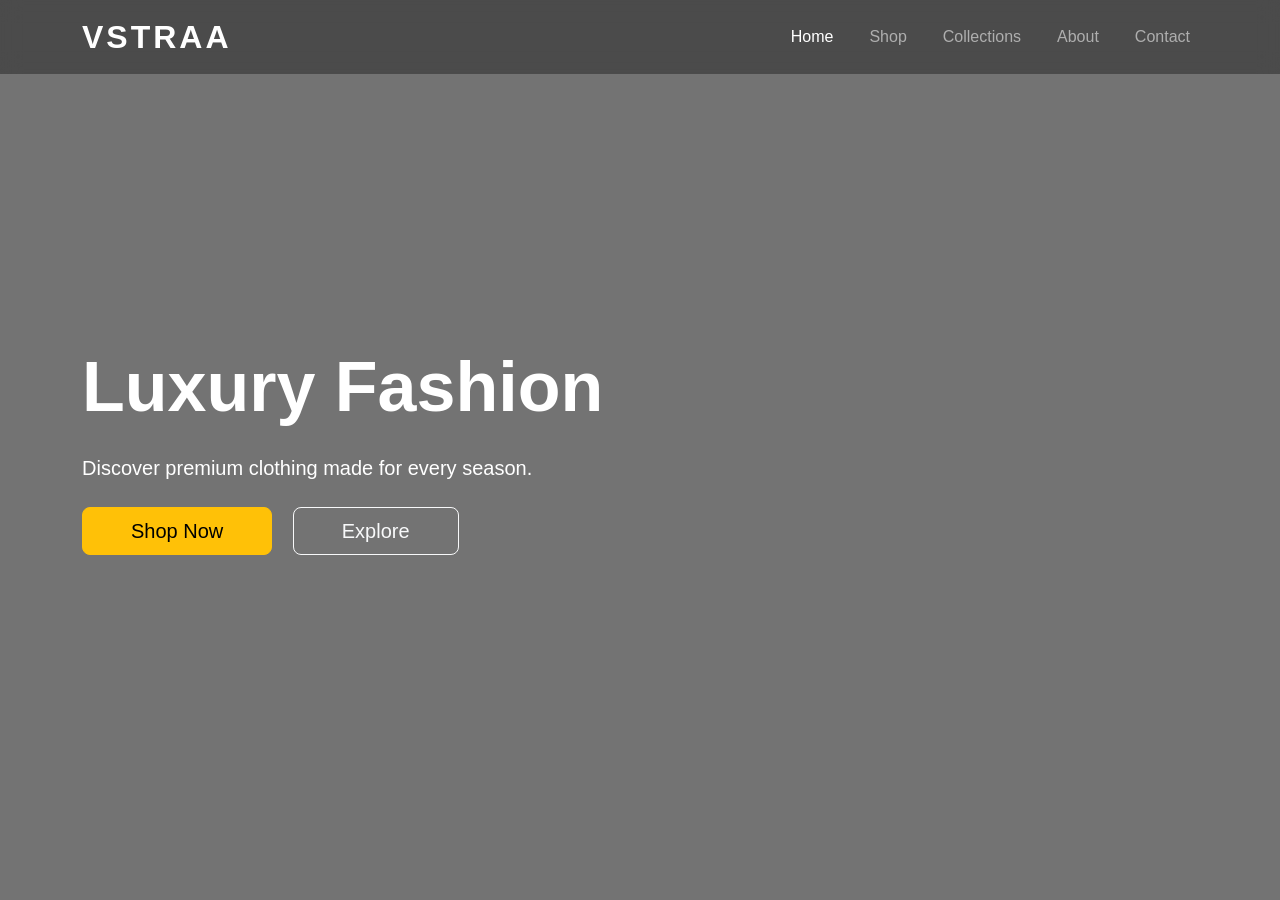
==== index.html @ cfcc203d "vstraa" ====
<!DOCTYPE html>
<html lang="en">

<head>

    <meta charset="UTF-8">
    <meta name="viewport" content="width=device-width, initial-scale=1.0">

    <title>VSTRAA | Fashion Store</title>

    <link rel="stylesheet" href="css/bootstrap.css">
    <link rel="stylesheet" href="css/style.css">

</head>

<body>


    <nav class="navbar navbar-expand-lg navbar-dark fixed-top custom-nav">

        <div class="container">

            <a class="navbar-brand fw-bold fs-2" href="#">
                VSTRAA
            </a>

            <button class="navbar-toggler" type="button">

                <span class="navbar-toggler-icon"></span>

            </button>

            <div class="collapse navbar-collapse justify-content-end">

                <ul class="navbar-nav">

                    <li class="nav-item">
                        <a class="nav-link active" href="#">Home</a>
                    </li>

                    <li class="nav-item">
                        <a class="nav-link" href="#">Shop</a>
                    </li>

                    <li class="nav-item">
                        <a class="nav-link" href="#">Collections</a>
                    </li>

                    <li class="nav-item">
                        <a class="nav-link" href="#">About</a>
                    </li>

                    <li class="nav-item">
                        <a class="nav-link" href="#">Contact</a>
                    </li>

                </ul>

            </div>

        </div>

    </nav>


    <section class="hero">

        <div class="container h-100">

            <div class="row h-100 align-items-center">

                <div class="col-lg-6">

                    <h1 class="display-2 fw-bold">
                        Luxury Fashion
                    </h1>

                    <p class="lead my-4">

                        Discover premium clothing made for every season.

                    </p>

                    <a href="#" class="btn btn-warning btn-lg px-5">
                        Shop Now
                    </a>

                    <a href="#" class="btn btn-outline-light btn-lg ms-3 px-5">
                        Explore
                    </a>

                </div>

            </div>

        </div>

    </section>

</body>

</html>
---- css/style.css ----
*{
margin:0;
padding:0;
box-sizing:border-box;
}

body{

font-family:Arial,sans-serif;

}

/* Navbar */

.custom-nav{

background:rgba(0,0,0,.35);
backdrop-filter:blur(10px);

}

.navbar-brand{

letter-spacing:3px;

}

.nav-link{

margin-left:20px;
font-weight:500;

}

.nav-link:hover{

color:gold !important;

}

/* Hero */

.hero{

height:100vh;

background:url("../assets/hero.avif") no-repeat center center;

background-size:cover;

background-position:center;

position:relative;

color:white;

}

.hero::before{

content:"";

position:absolute;

top:0;
left:0;

width:100%;
height:100%;

background:rgba(0,0,0,.55);

}

.hero .container{

position:relative;
z-index:2;

}

.hero h1{

font-size:70px;

}

.hero p{

max-width:500px;

}
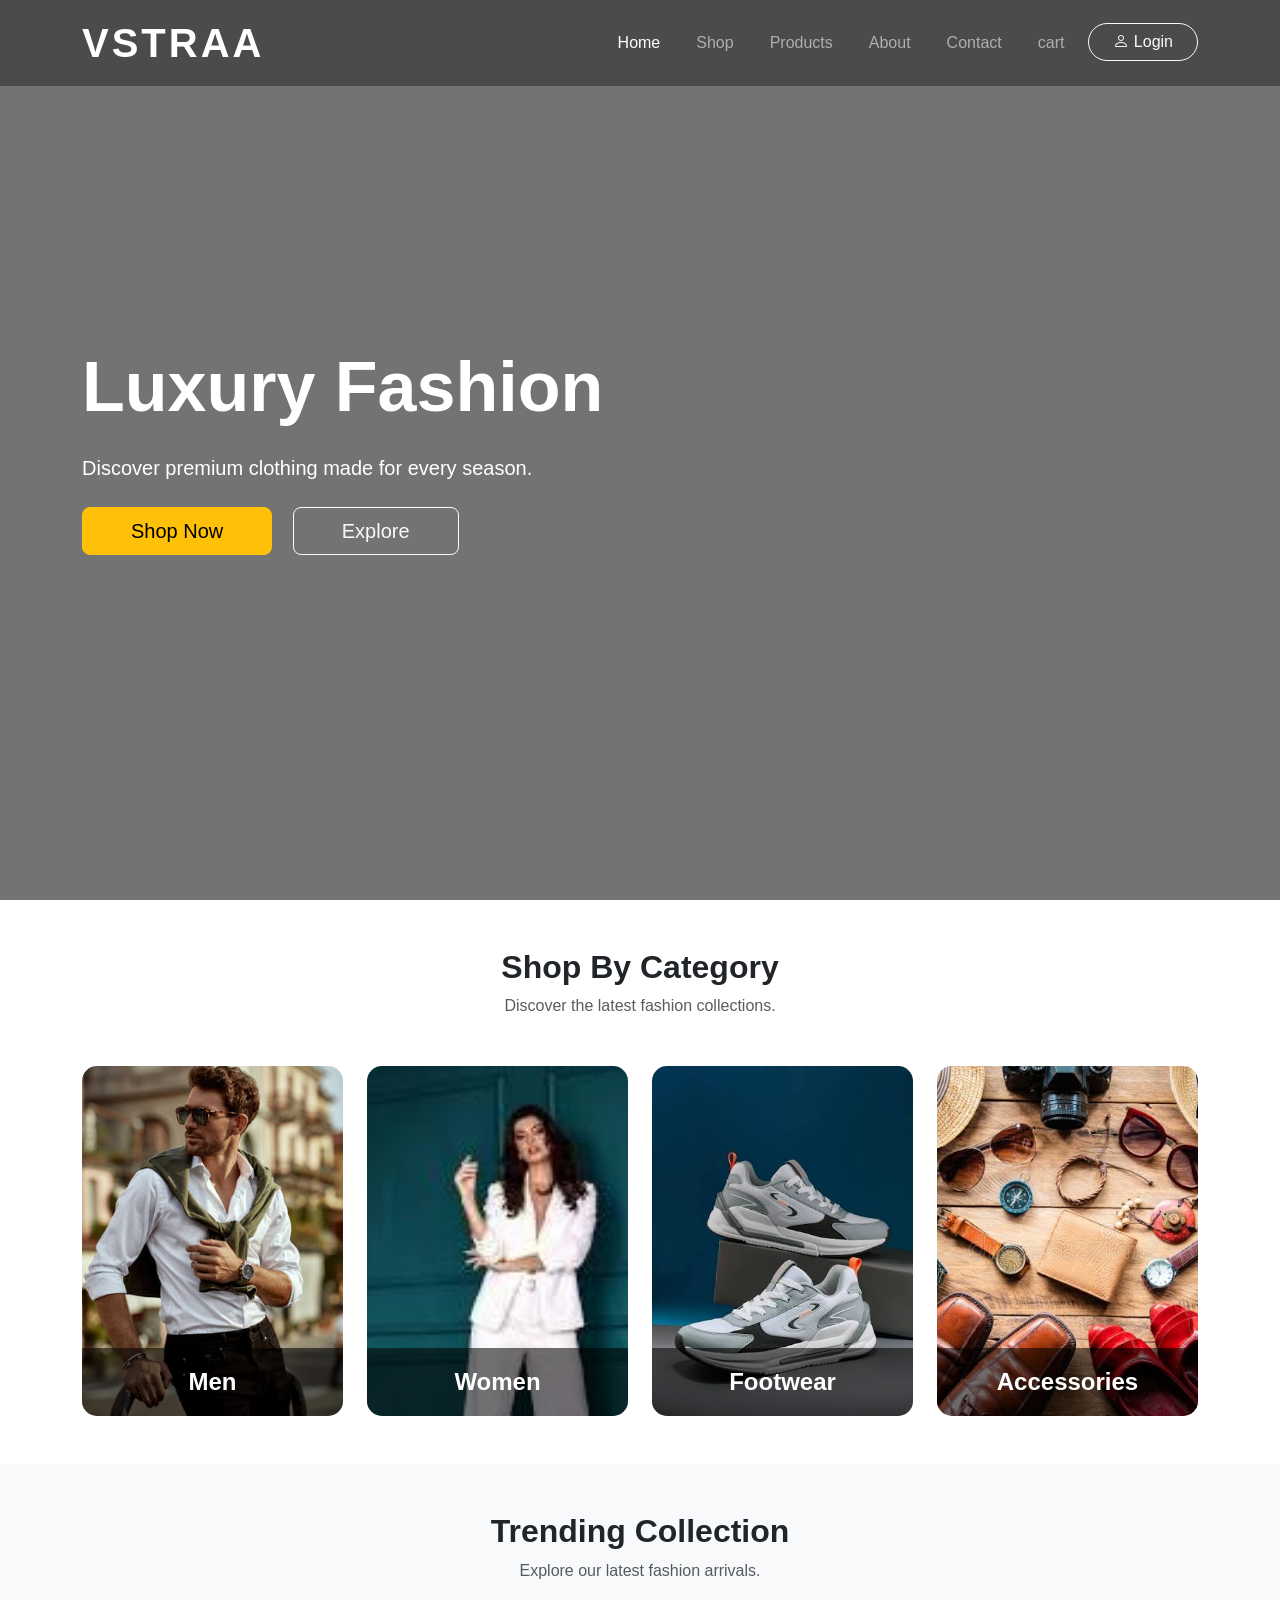
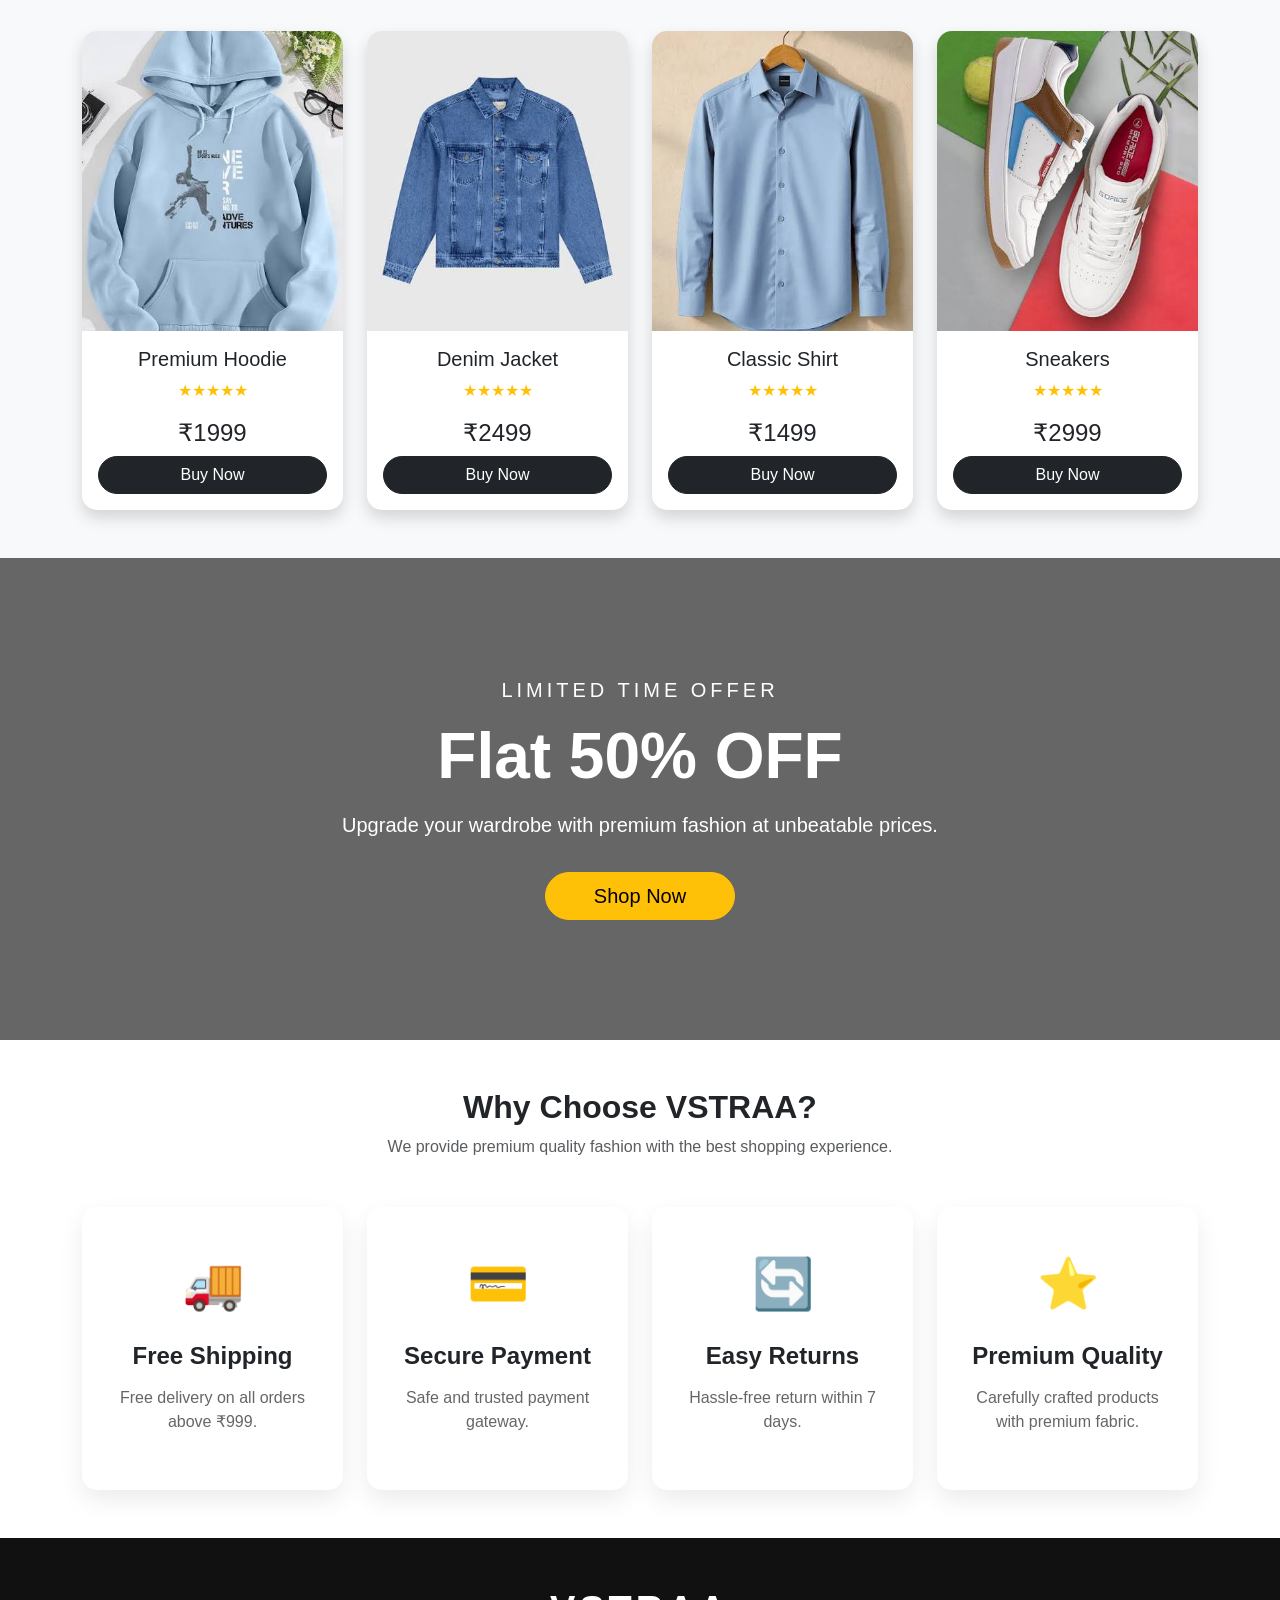
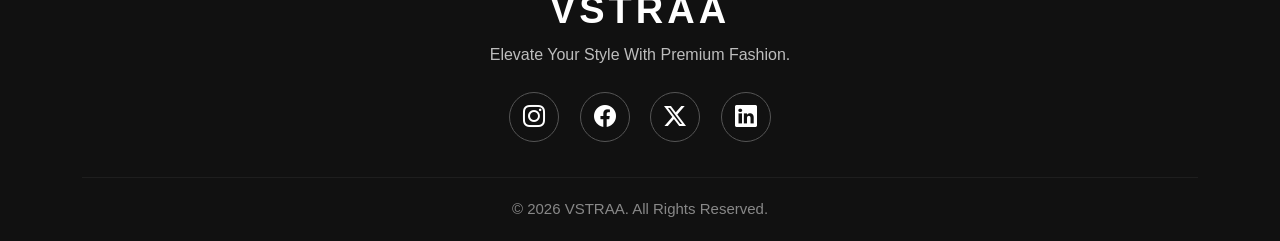
==== commit 2c6f4cf4: "all done" ====
--- a/index.html
+++ b/index.html
@@ -10,6 +10,7 @@
 
     <link rel="stylesheet" href="css/bootstrap.css">
     <link rel="stylesheet" href="css/style.css">
+    <link rel="stylesheet" href="https://cdn.jsdelivr.net/npm/bootstrap-icons@1.13.1/font/bootstrap-icons.min.css">
 
 </head>
 
@@ -20,7 +21,7 @@
 
         <div class="container">
 
-            <a class="navbar-brand fw-bold fs-2" href="#">
+            <a class="navbar-brand fw-bold fs-1" href="#">
                 VSTRAA
             </a>
 
@@ -39,20 +40,38 @@
                     </li>
 
                     <li class="nav-item">
-                        <a class="nav-link" href="#">Shop</a>
+                        <a class="nav-link" href="shop.html">Shop</a>
                     </li>
 
                     <li class="nav-item">
-                        <a class="nav-link" href="#">Collections</a>
+                        <a class="nav-link" href="product.html">Products</a>
                     </li>
 
                     <li class="nav-item">
-                        <a class="nav-link" href="#">About</a>
+                        <a class="nav-link" href="about.html">About</a>
                     </li>
 
                     <li class="nav-item">
-                        <a class="nav-link" href="#">Contact</a>
-                    </li>
+                        <a class="nav-link" href="contact.html">Contact</a>
+
+                    </li>
+
+                    <li class="nav-item">
+                        <a class="nav-link" href="cart.html">cart</a>
+
+                    </li>
+                    <li class="nav-item ms-3">
+
+                        <a class="btn btn-outline-light rounded-pill px-4" href="login.html">
+
+                            <i class="bi bi-person"></i>
+
+                            Login
+
+                        </a>
+
+                    </li>
+
 
                 </ul>
 
@@ -81,7 +100,7 @@
 
                     </p>
 
-                    <a href="#" class="btn btn-warning btn-lg px-5">
+                    <a href="shop.html" class="btn btn-warning btn-lg px-5">
                         Shop Now
                     </a>
 
@@ -97,6 +116,392 @@
 
     </section>
 
+
+    <!--  Featured Categories -->
+
+    <section class="py-5">
+
+        <div class="container">
+
+            <div class="text-center mb-5">
+
+                <h2 class="fw-bold">Shop By Category</h2>
+
+                <p class="text-muted">
+                    Discover the latest fashion collections.
+                </p>
+
+            </div>
+
+            <div class="row g-4">
+
+                <div class="col-lg-3 col-md-6">
+
+                    <div class="category-card">
+
+                        <img src="Assets/men.jpg" class="img-fluid" alt="Men">
+
+                        <div class="category-content">
+
+                            <h4>Men</h4>
+
+                        </div>
+
+                    </div>
+
+                </div>
+
+                <div class="col-lg-3 col-md-6">
+
+                    <div class="category-card">
+
+                        <img src="Assets/women.jpg" class="img-fluid" alt="Women">
+
+                        <div class="category-content">
+
+                            <h4>Women</h4>
+
+                        </div>
+
+                    </div>
+
+                </div>
+
+                <div class="col-lg-3 col-md-6">
+
+                    <div class="category-card">
+
+                        <img src="Assets/shoes.jpg" class="img-fluid" alt="Shoes">
+
+                        <div class="category-content">
+
+                            <h4>Footwear</h4>
+
+                        </div>
+
+                    </div>
+
+                </div>
+
+                <div class="col-lg-3 col-md-6">
+
+                    <div class="category-card">
+
+                        <img src="Assets/accessories.jpg" class="img-fluid" alt="Accessories">
+
+                        <div class="category-content">
+
+                            <h4>Accessories</h4>
+
+                        </div>
+
+                    </div>
+
+                </div>
+
+            </div>
+
+        </div>
+
+    </section>
+
+
+
+    <section class="py-5 bg-light">
+
+        <div class="container">
+
+            <div class="text-center mb-5">
+
+                <h2 class="fw-bold">Trending Collection</h2>
+
+                <p class="text-muted">
+                    Explore our latest fashion arrivals.
+                </p>
+
+            </div>
+
+            <div class="row g-4">
+
+
+
+                <div class="col-lg-3 col-md-6">
+
+                    <div class="card product-card border-0 shadow">
+
+                        <img src="Assets/hood.jpg" class="card-img-top" alt="Product">
+
+                        <div class="card-body text-center">
+
+                            <h5 class="card-title">Premium Hoodie</h5>
+
+                            <p class="text-warning">★★★★★</p>
+
+                            <h4>₹1999</h4>
+
+                            <a href="#" class="btn btn-dark w-100">
+                                Buy Now
+                            </a>
+
+                        </div>
+
+                    </div>
+
+                </div>
+
+
+
+                <div class="col-lg-3 col-md-6">
+
+                    <div class="card product-card border-0 shadow">
+
+                        <img src="Assets/denim.jpg" class="card-img-top" alt="Product">
+
+                        <div class="card-body text-center">
+
+                            <h5 class="card-title">Denim Jacket</h5>
+
+                            <p class="text-warning">★★★★★</p>
+
+                            <h4>₹2499</h4>
+
+                            <a href="#" class="btn btn-dark w-100">
+                                Buy Now
+                            </a>
+
+                        </div>
+
+                    </div>
+
+                </div>
+
+
+
+                <div class="col-lg-3 col-md-6">
+
+                    <div class="card product-card border-0 shadow">
+
+                        <img src="Assets/shirt.jpg" class="card-img-top" alt="Product">
+
+                        <div class="card-body text-center">
+
+                            <h5 class="card-title">Classic Shirt</h5>
+
+                            <p class="text-warning">★★★★★</p>
+
+                            <h4>₹1499</h4>
+
+                            <a href="#" class="btn btn-dark w-100">
+                                Buy Now
+                            </a>
+
+                        </div>
+
+                    </div>
+
+                </div>
+
+
+                <div class="col-lg-3 col-md-6">
+
+                    <div class="card product-card border-0 shadow">
+
+                        <img src="Assets/sneakers.jpg" class="card-img-top" alt="Product">
+
+                        <div class="card-body text-center">
+
+                            <h5 class="card-title">Sneakers</h5>
+
+                            <p class="text-warning">★★★★★</p>
+
+                            <h4>₹2999</h4>
+
+                            <a href="#" class="btn btn-dark w-100">
+                                Buy Now
+                            </a>
+
+                        </div>
+
+                    </div>
+
+                </div>
+
+            </div>
+
+        </div>
+
+    </section>
+
+
+
+    <section class="offer-banner">
+
+        <div class="container">
+
+            <div class="row justify-content-center">
+
+                <div class="col-lg-8 text-center">
+
+                    <h5 class="text-uppercase">Limited Time Offer</h5>
+
+                    <h1 class="display-3 fw-bold my-3">
+                        Flat 50% OFF
+                    </h1>
+
+                    <p class="lead">
+                        Upgrade your wardrobe with premium fashion at unbeatable prices.
+                    </p>
+
+                    <a href="shop.html" class="btn btn-warning btn-lg px-5 mt-3">
+                        Shop Now
+                    </a>
+
+                </div>
+
+            </div>
+
+        </div>
+
+    </section>
+
+
+
+    <section class="py-5">
+
+        <div class="container">
+
+            <div class="text-center mb-5">
+
+                <h2 class="fw-bold">Why Choose VSTRAA?</h2>
+
+                <p class="text-muted">
+                    We provide premium quality fashion with the best shopping experience.
+                </p>
+
+            </div>
+
+            <div class="row g-4">
+
+
+                <div class="col-lg-3 col-md-6">
+
+                    <div class="feature-box">
+
+                        <div class="feature-icon">
+                            🚚
+                        </div>
+
+                        <h4>Free Shipping</h4>
+
+                        <p>
+                            Free delivery on all orders above ₹999.
+                        </p>
+
+                    </div>
+
+                </div>
+
+                <!-- Card 2 -->
+
+                <div class="col-lg-3 col-md-6">
+
+                    <div class="feature-box">
+
+                        <div class="feature-icon">
+                            💳
+                        </div>
+
+                        <h4>Secure Payment</h4>
+
+                        <p>
+                            Safe and trusted payment gateway.
+                        </p>
+
+                    </div>
+
+                </div>
+
+                <!-- Card 3 -->
+
+                <div class="col-lg-3 col-md-6">
+
+                    <div class="feature-box">
+
+                        <div class="feature-icon">
+                            🔄
+                        </div>
+
+                        <h4>Easy Returns</h4>
+
+                        <p>
+                            Hassle-free return within 7 days.
+                        </p>
+
+                    </div>
+
+                </div>
+
+                <!-- Card 4 -->
+
+                <div class="col-lg-3 col-md-6">
+
+                    <div class="feature-box">
+
+                        <div class="feature-icon">
+                            ⭐
+                        </div>
+
+                        <h4>Premium Quality</h4>
+
+                        <p>
+                            Carefully crafted products with premium fabric.
+                        </p>
+
+                    </div>
+
+                </div>
+
+            </div>
+
+        </div>
+
+    </section>
+
+
+
+
+    <footer class="footer">
+
+        <div class="container text-center">
+
+            <h2 class="footer-logo">VSTRAA</h2>
+
+            <p class="footer-text">
+                Elevate Your Style With Premium Fashion.
+            </p>
+
+            <div class="social-icons">
+
+                <a href="#"><i class="bi bi-instagram"></i></a>
+
+                <a href="#"><i class="bi bi-facebook"></i></a>
+
+                <a href="#"><i class="bi bi-twitter-x"></i></a>
+
+                <a href="#"><i class="bi bi-linkedin"></i></a>
+
+            </div>
+
+            <hr>
+
+            <p class="copyright">
+                © 2026 VSTRAA. All Rights Reserved.
+            </p>
+
+        </div>
+
+    </footer>
+
 </body>
 
 </html>
--- a/css/style.css
+++ b/css/style.css
@@ -89,4 +89,635 @@
 
 max-width:500px;
 
+}
+.category-card{
+
+    position:relative;
+
+    overflow:hidden;
+
+    border-radius:15px;
+
+    cursor:pointer;
+
+}
+
+.category-card img{
+
+    width:100%;
+
+    height:350px;
+
+    object-fit:cover;
+
+    transition:.5s;
+
+}
+
+.category-card:hover img{
+
+    transform:scale(1.1);
+
+}
+
+.category-content{
+
+    position:absolute;
+
+    bottom:0;
+
+    width:100%;
+
+    background:rgba(0,0,0,.55);
+
+    color:white;
+
+    text-align:center;
+
+    padding:20px;
+
+}
+
+.category-content h4{
+
+    margin:0;
+
+    font-weight:bold;
+
+}
+
+/* Trending Products */
+
+.product-card{
+
+    transition:.4s;
+
+    border-radius:15px;
+
+    overflow:hidden;
+
+}
+
+.product-card:hover{
+
+    transform:translateY(+10px);
+
+}
+
+.product-card img{
+
+    height:320px;
+
+    object-fit:cover;
+
+}
+
+.product-card .btn{
+
+    border-radius:30px;
+
+}
+
+
+.offer-banner{
+
+    background:url("../assets/discount.jpg") no-repeat center center;
+
+    background-size:cover;
+
+    background-position:center;
+
+    background-attachment:fixed;
+
+    padding:120px 0;
+
+    position:relative;
+
+    color:white;
+
+}
+
+.offer-banner::before{
+
+    content:"";
+
+    position:absolute;
+
+    top:0;
+
+    left:0;
+
+    width:100%;
+
+    height:100%;
+
+    background:rgba(0,0,0,.60);
+
+}
+
+.offer-banner .container{
+
+    position:relative;
+
+    z-index:2;
+
+}
+
+.offer-banner h5{
+
+    letter-spacing:4px;
+
+}
+
+.offer-banner .btn{
+
+    border-radius:30px;
+
+}
+
+
+
+.feature-box{
+
+    background:white;
+
+    padding:40px 25px;
+
+    text-align:center;
+
+    border-radius:15px;
+
+    box-shadow:0 10px 25px rgba(0,0,0,.08);
+
+    transition:.4s;
+
+}
+
+.feature-box:hover{
+
+    transform:translateY(-10px);
+
+}
+
+.feature-icon{
+
+    font-size:50px;
+
+    margin-bottom:20px;
+
+}
+
+.feature-box h4{
+
+    font-weight:bold;
+
+    margin-bottom:15px;
+
+}
+
+.feature-box p{
+
+    color:#666;
+
+}
+
+
+/*================= FOOTER =================*/
+
+.footer{
+
+    background:#111;
+
+    color:#fff;
+
+    padding:50px 0 20px;
+
+}
+
+.footer-logo{
+
+    font-size:38px;
+
+    font-weight:700;
+
+    letter-spacing:4px;
+
+    margin-bottom:10px;
+
+}
+
+.footer-text{
+
+    color:#bdbdbd;
+
+    margin-bottom:25px;
+
+}
+
+.social-icons a{
+
+    display:inline-flex;
+
+    justify-content:center;
+
+    align-items:center;
+
+    width:50px;
+
+    height:50px;
+
+    margin:0 8px;
+
+    border:1px solid #555;
+
+    border-radius:50%;
+
+    color:#fff;
+
+    text-decoration:none;
+
+    font-size:22px;
+
+    transition:.3s;
+
+}
+
+.social-icons a:hover{
+
+    background:#ffc107;
+
+    color:#111;
+
+    border-color:#ffc107;
+
+}
+
+.footer hr{
+
+    margin:35px 0 20px;
+
+    border-color:#444;
+
+}
+
+.copyright{
+
+    color:#888;
+
+    margin:0;
+
+    font-size:15px;
+
+}
+
+
+/*SHOP BANNER */
+
+.shop-banner{
+
+    background:url("../Assets/shop.jpg");
+
+    background-size:cover;
+
+    background-position:center;
+
+    padding:130px 0;
+
+    position:relative;
+
+    color:white;
+
+}
+
+.shop-banner::before{
+
+    content:"";
+
+    position:absolute;
+
+    top:0;
+
+    left:0;
+
+    width:100%;
+
+    height:100%;
+
+    background:rgba(0,0,0,.60);
+
+}
+
+.shop-banner .container{
+
+    position:relative;
+
+    z-index:2;
+
+}
+
+
+/*================ SHOP PAGE ================*/
+
+.shop-sidebar{
+
+    background:#fff;
+
+    padding:25px;
+
+    border-radius:10px;
+
+    box-shadow:0 5px 15px rgba(0,0,0,.08);
+
+}
+
+.shop-sidebar .list-group-item{
+
+    border:none;
+
+    margin-bottom:8px;
+
+    border-radius:8px;
+
+}
+
+.shop-sidebar .active{
+
+    background:#111;
+
+    border:none;
+
+}
+
+.product-card{
+
+    transition:.4s;
+
+    border:none;
+
+}
+
+.product-card:hover{
+
+    transform:translateY(-10px);
+
+}
+
+.product-card img{
+
+    height:320px;
+
+    object-fit:cover;
+
+}
+
+.product-card .btn{
+
+    border-radius:25px;
+
+}
+
+
+/* PAGINATION */
+
+.pagination .page-link{
+
+    color:#111;
+
+    border-radius:8px;
+
+    margin:0 5px;
+
+}
+
+.pagination .active .page-link{
+
+    background:#111;
+
+    border-color:#111;
+
+}
+
+
+/* PRODUCT PAGE */
+
+.product-section{
+
+margin-top:90px;
+
+}
+
+.product-section img{
+
+border-radius:15px;
+
+}
+
+.product-section button{
+
+margin-right:10px;
+
+}
+
+.product-section .btn{
+
+border-radius:30px;
+
+}
+
+
+.product-card{
+
+    border:none;
+
+    border-radius:15px;
+
+    overflow:hidden;
+
+    transition:.4s;
+
+}
+
+.product-card:hover{
+
+    transform:translateY(-10px);
+
+}
+
+.product-card img{
+
+    height:300px;
+
+    object-fit:cover;
+
+}
+
+.product-card .btn{
+
+    border-radius:25px;
+
+}
+
+
+/*================ CART PAGE ================*/
+
+.cart-section{
+
+    margin-top:100px;
+
+}
+
+.cart-img{
+
+    width:90px;
+
+    height:90px;
+
+    object-fit:cover;
+
+    border-radius:10px;
+
+}
+
+.cart-summary{
+
+    background:#fff;
+
+    padding:30px;
+
+    border-radius:15px;
+
+    box-shadow:0 5px 20px rgba(0,0,0,.1);
+
+}
+
+.cart-summary .btn{
+
+    border-radius:30px;
+
+}
+
+/*=============== ABOUT PAGE ===============*/
+
+.about-banner{
+
+    background:url("../images/about-banner.jpg");
+
+    background-size:cover;
+
+    background-position:center;
+
+    padding:140px 0;
+
+    color:white;
+
+    position:relative;
+
+}
+
+.about-banner::before{
+
+    content:"";
+
+    position:absolute;
+
+    inset:0;
+
+    background:rgba(0,0,0,.55);
+
+}
+
+.about-banner .container{
+
+    position:relative;
+
+    z-index:2;
+
+}
+
+.about-section{
+
+    margin-top:30px;
+
+}
+
+.about-section img{
+
+    border-radius:15px;
+
+}
+
+.about-section p{
+
+    line-height:1.8;
+
+    color:#666;
+
+}
+
+.navbar .btn{
+
+    transition:.3s;
+
+}
+
+.navbar .btn:hover{
+
+    background:#ffc107;
+
+    color:#111;
+
+    border-color:#ffc107;
+
+}
+
+/*================ LOGIN & REGISTER ================*/
+
+.login-section{
+
+    margin-top:100px;
+
+    padding:80px 0;
+
+    background:#f8f9fa;
+
+}
+
+.login-box{
+
+    background:#fff;
+
+    padding:40px;
+
+    border-radius:15px;
+
+    box-shadow:0 10px 25px rgba(0,0,0,.1);
+
+}
+
+.login-box h2{
+
+    margin-bottom:30px;
+
+}
+
+.login-box .form-control{
+
+    height:50px;
+
+    border-radius:10px;
+
+}
+
+.login-box .btn{
+
+    border-radius:30px;
+
+    height:50px;
+
+}
+
+.login-box a{
+
+    text-decoration:none;
+
 }
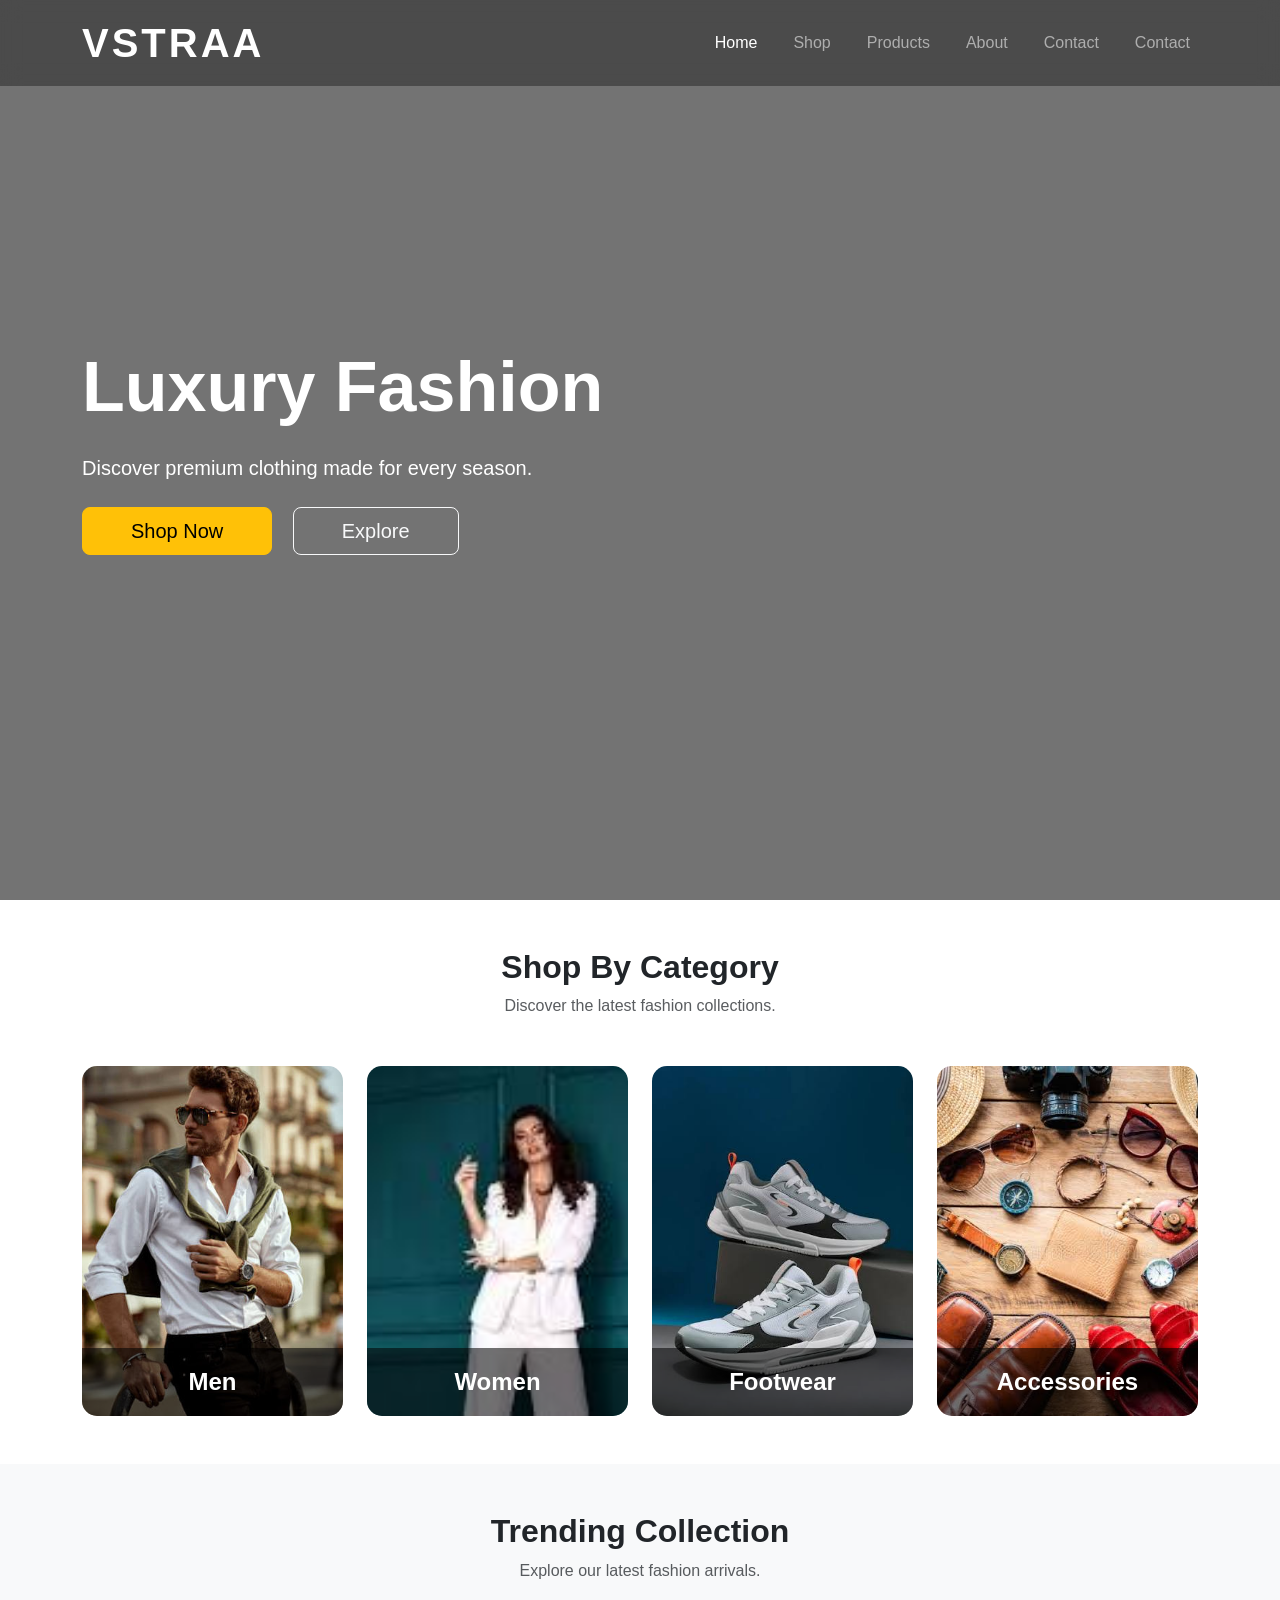
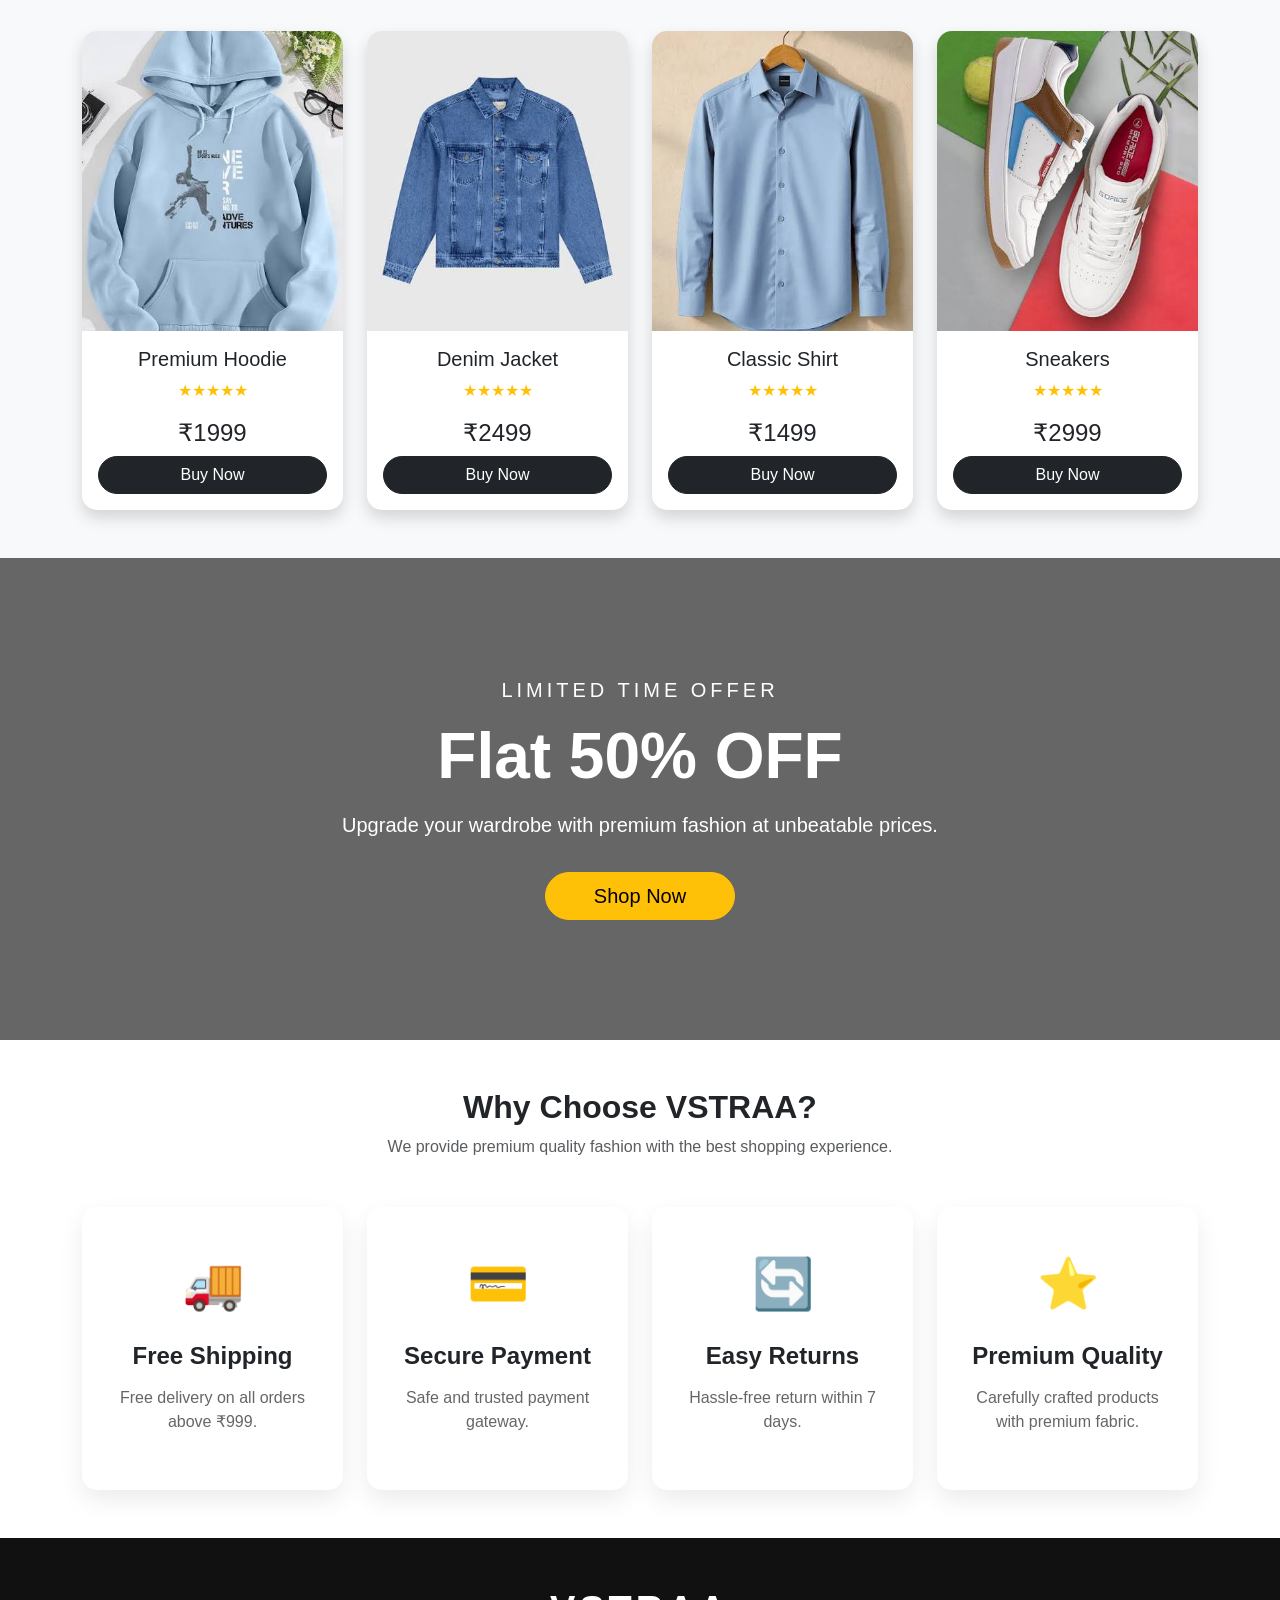
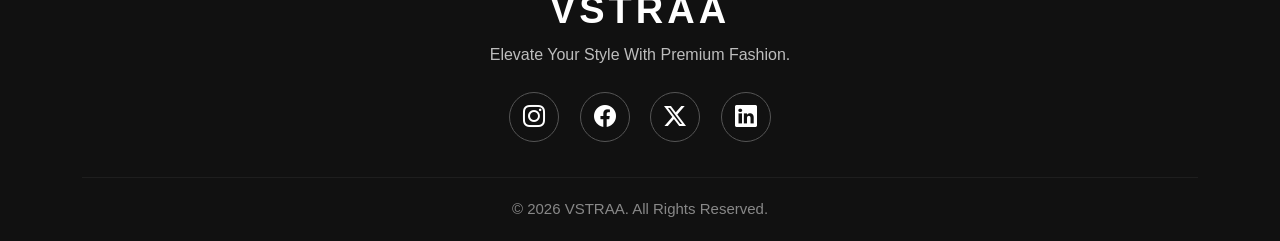
==== commit 9b80c380: "Merge branch 'main' of https://github.com/yadavabhay2609-ctrl/VSTRAA" ====
--- a/index.html
+++ b/index.html
@@ -57,19 +57,7 @@
                     </li>
 
                     <li class="nav-item">
-                        <a class="nav-link" href="cart.html">cart</a>
-
-                    </li>
-                    <li class="nav-item ms-3">
-
-                        <a class="btn btn-outline-light rounded-pill px-4" href="login.html">
-
-                            <i class="bi bi-person"></i>
-
-                            Login
-
-                        </a>
-
+                        <a class="nav-link" href="#">Contact</a>
                     </li>
 
 
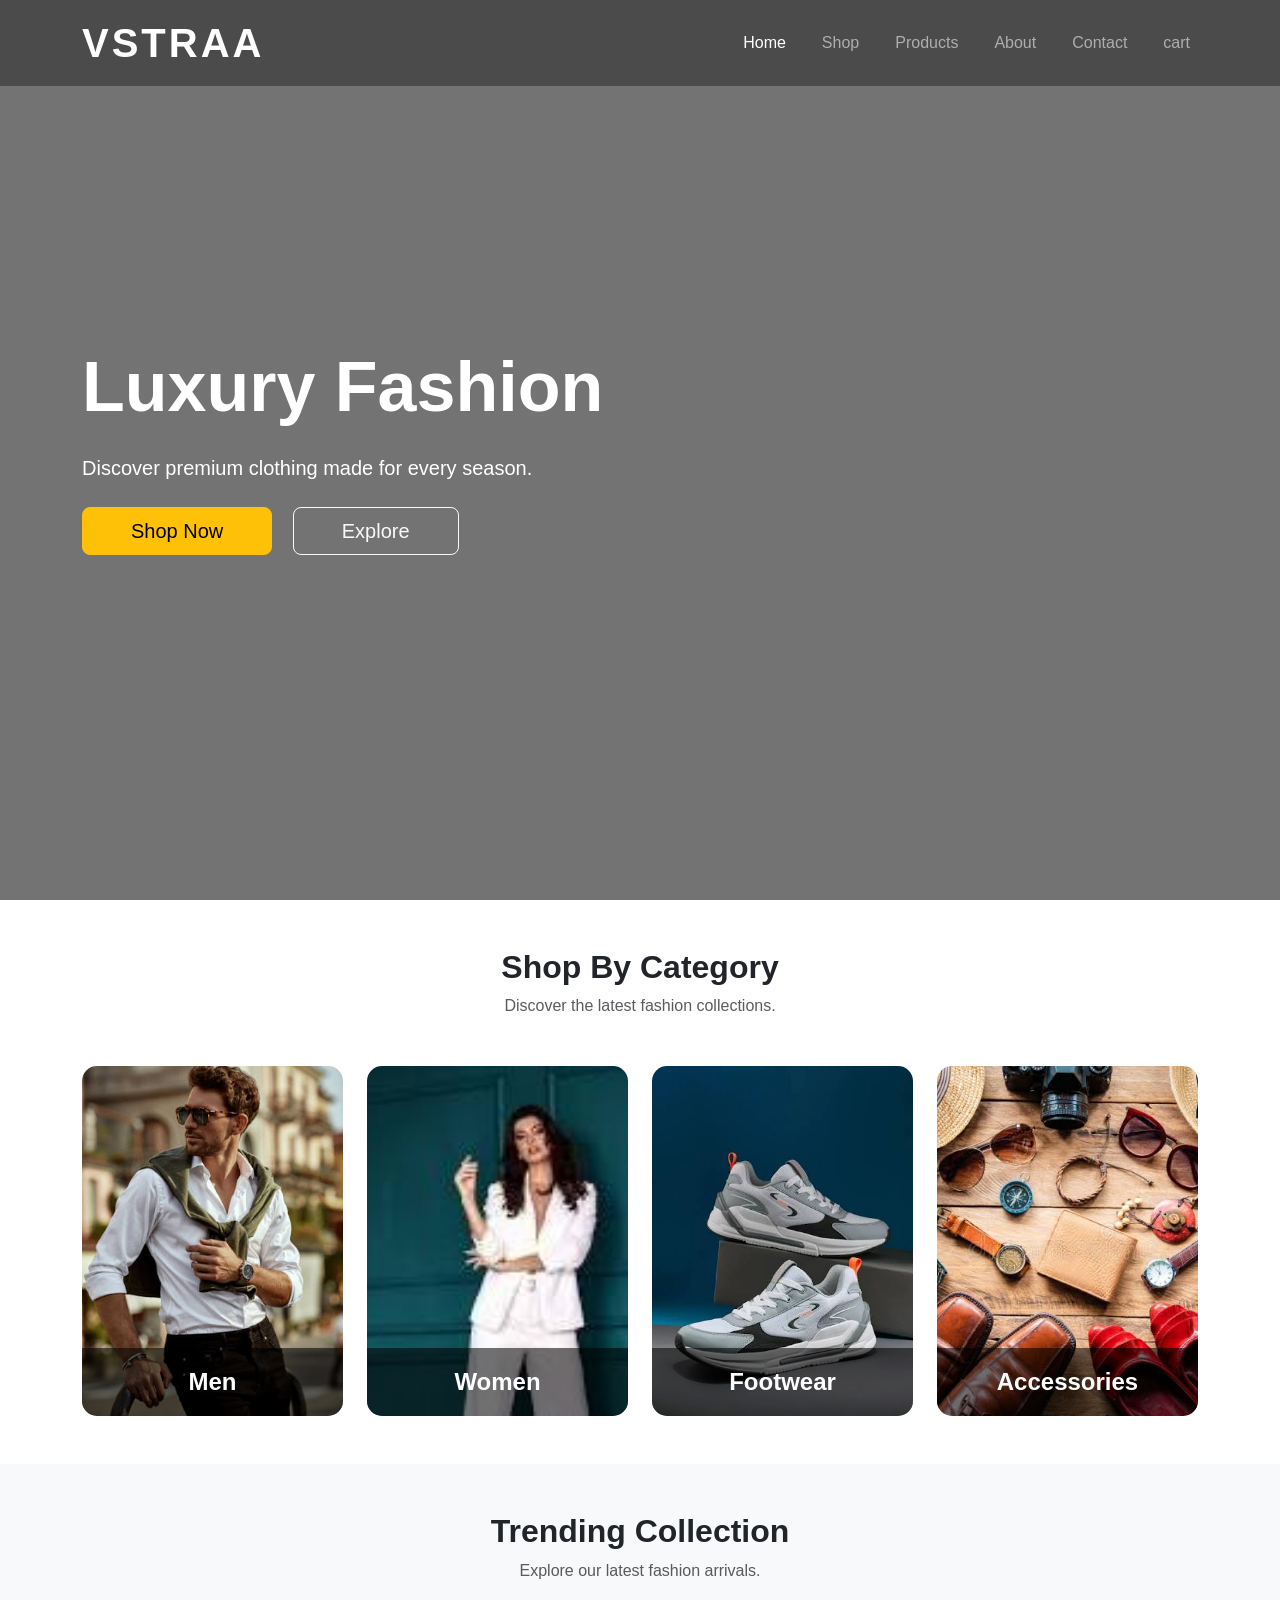
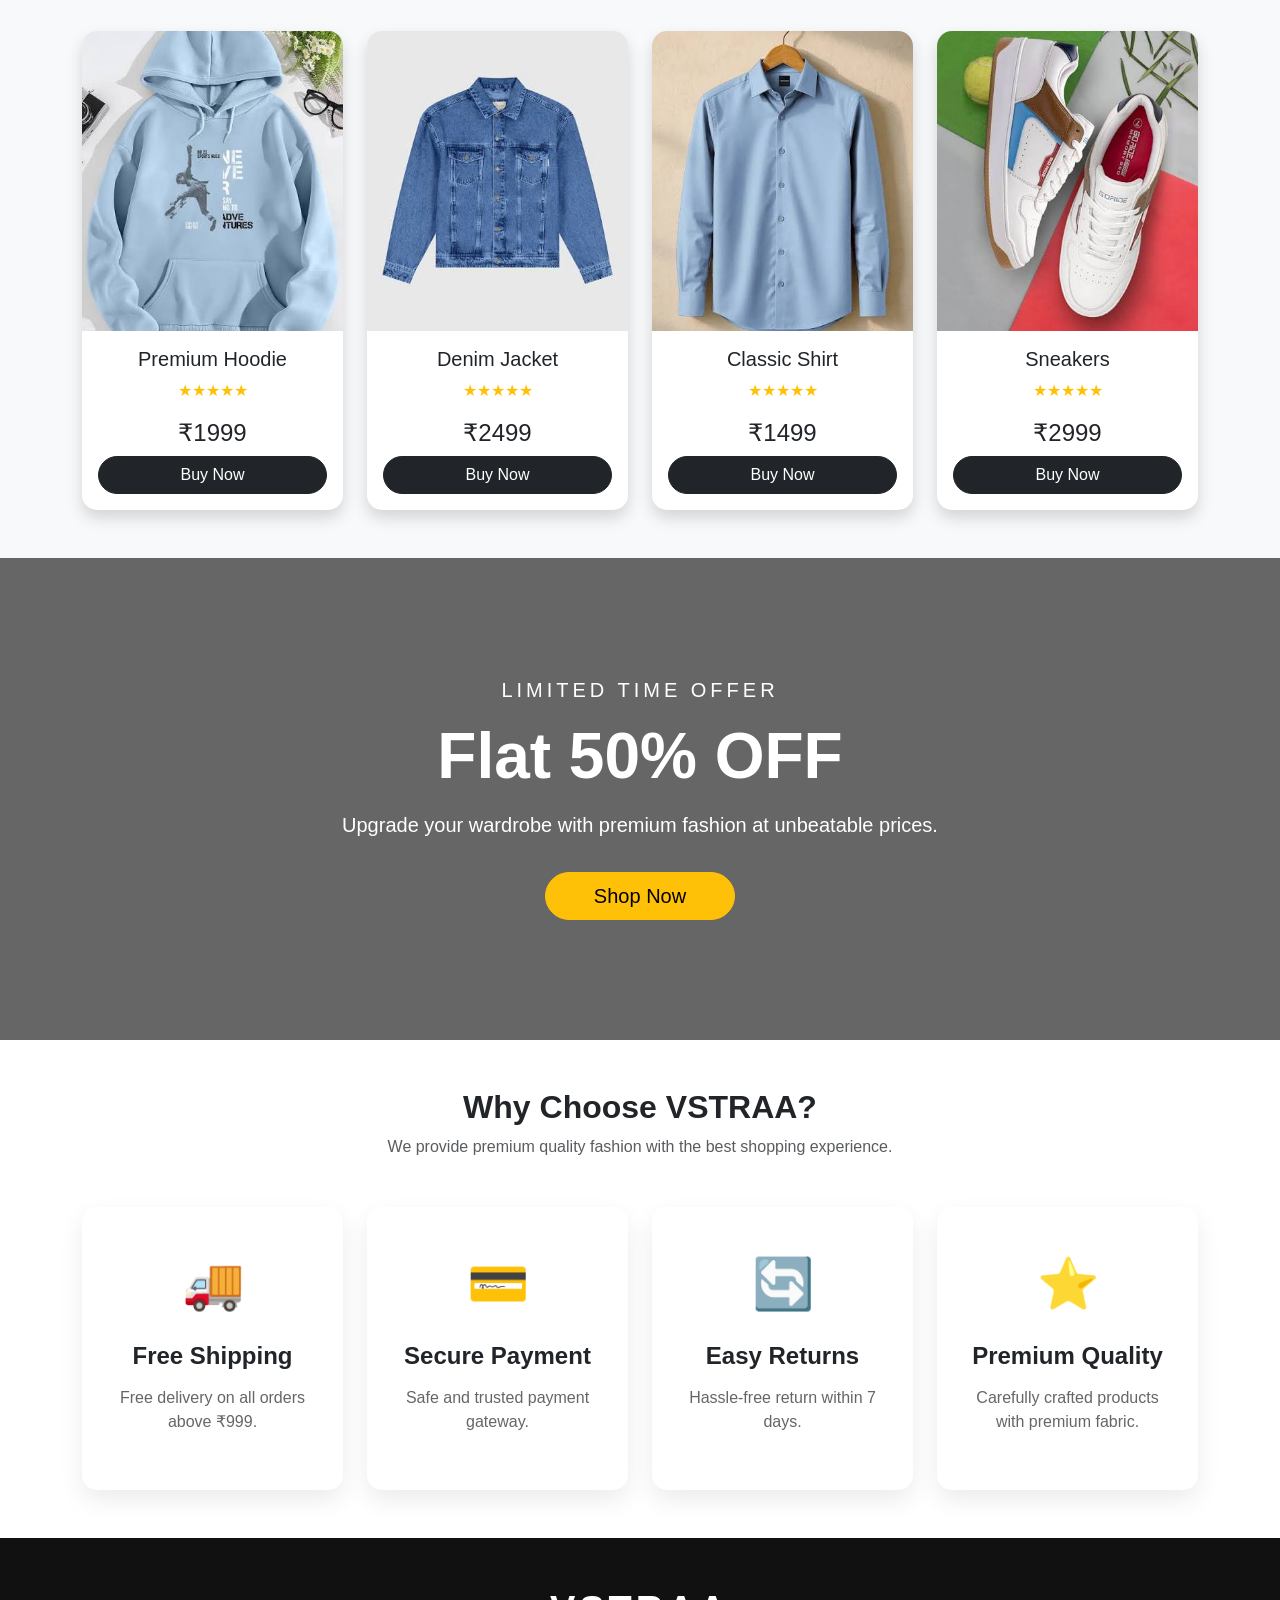
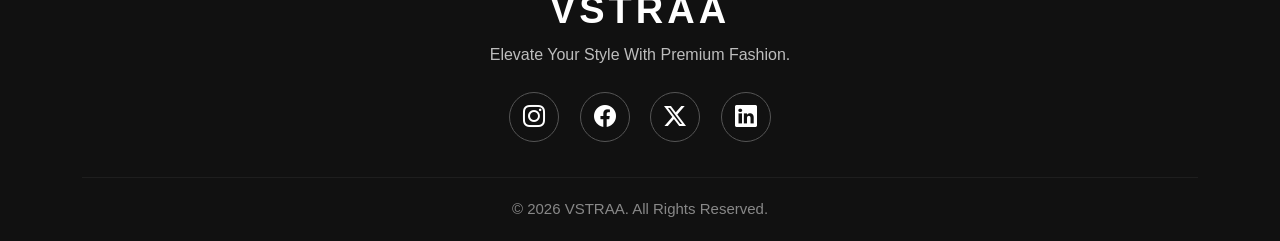
==== commit 56c793bd: "Update navigation links in index.html" ====
--- a/index.html
+++ b/index.html
@@ -36,7 +36,7 @@
                 <ul class="navbar-nav">
 
                     <li class="nav-item">
-                        <a class="nav-link active" href="#">Home</a>
+                        <a class="nav-link active" href="index.html">Home</a>
                     </li>
 
                     <li class="nav-item">
@@ -57,7 +57,7 @@
                     </li>
 
                     <li class="nav-item">
-                        <a class="nav-link" href="#">Contact</a>
+                        <a class="nav-link" href="cart.html">cart</a>
                     </li>
 
 
@@ -492,4 +492,4 @@
 
 </body>
 
-</html>+</html>
--- a/css/style.css
+++ b/css/style.css
@@ -720,4 +720,4 @@
 
     text-decoration:none;
 
-}+}
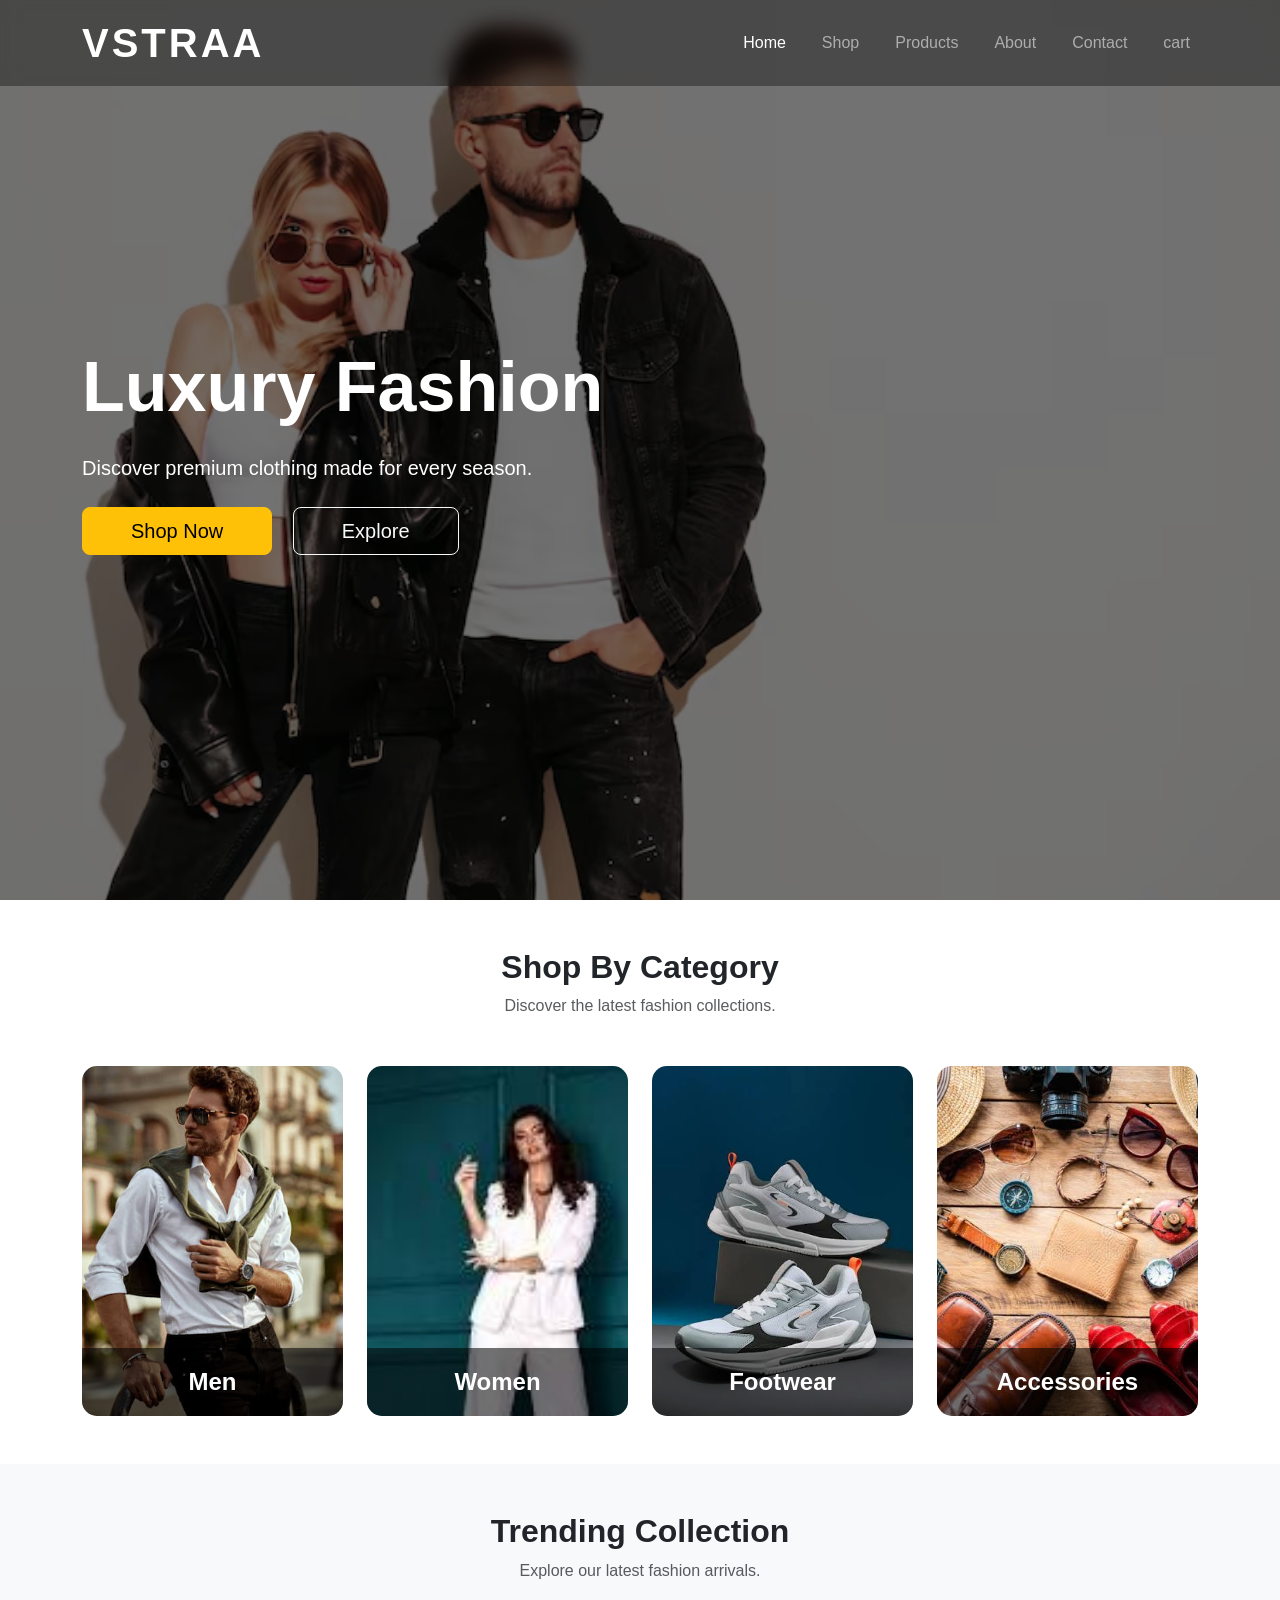
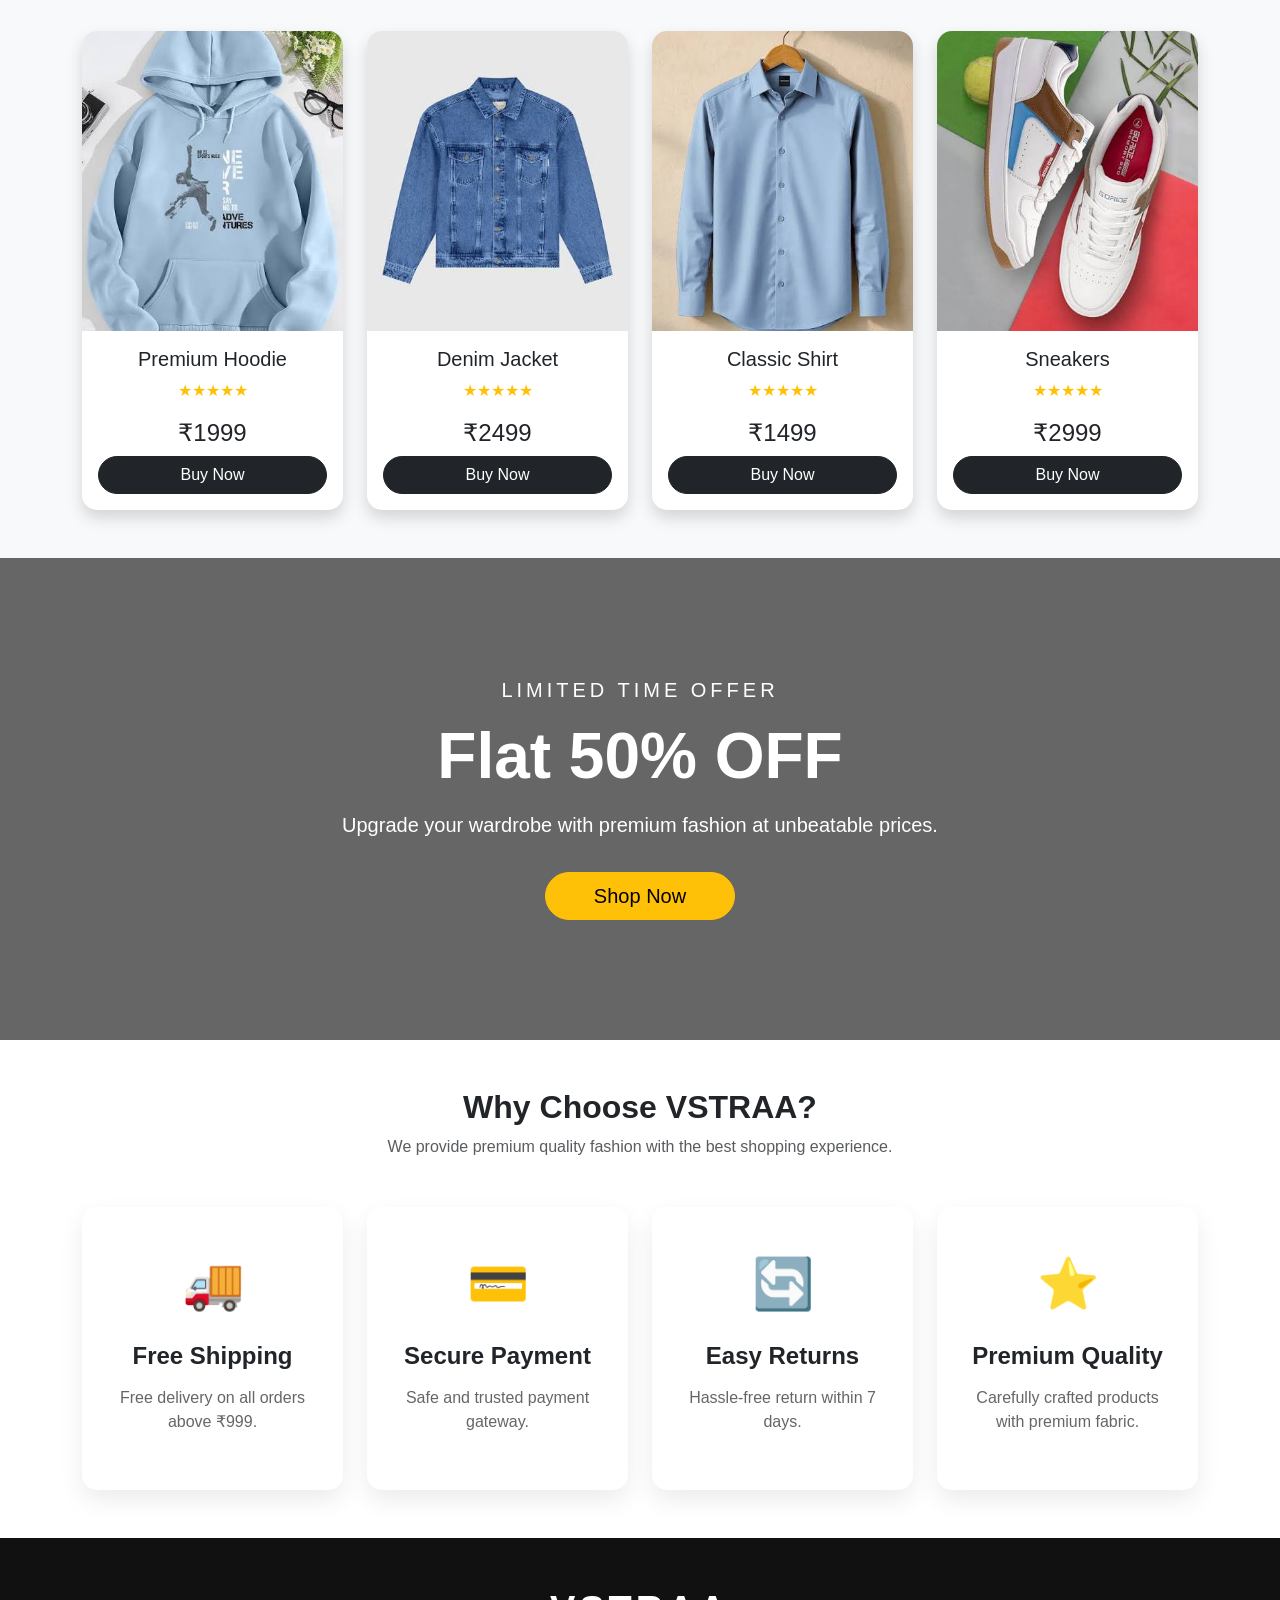
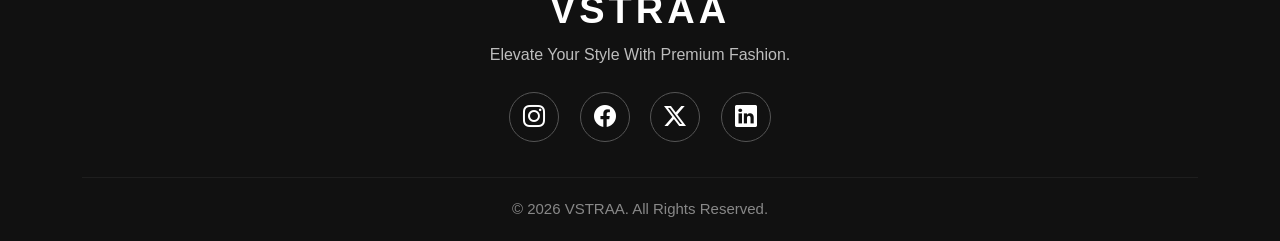
==== commit f5e55dc1: "Update 'Buy Now' links to point to cart.html" ====
--- a/index.html
+++ b/index.html
@@ -227,6 +227,83 @@
 
                             <h4>₹1999</h4>
 
+                            <a href="cart.html" class="btn btn-dark w-100">
+                                Buy Now
+                            </a>
+
+                        </div>
+
+                    </div>
+
+                </div>
+
+
+
+                <div class="col-lg-3 col-md-6">
+
+                    <div class="card product-card border-0 shadow">
+
+                        <img src="Assets/denim.jpg" class="card-img-top" alt="Product">
+
+                        <div class="card-body text-center">
+
+                            <h5 class="card-title">Denim Jacket</h5>
+
+                            <p class="text-warning">★★★★★</p>
+
+                            <h4>₹2499</h4>
+
+                            <a href="cart.html" class="btn btn-dark w-100">
+                                Buy Now
+                            </a>
+
+                        </div>
+
+                    </div>
+
+                </div>
+
+
+
+                <div class="col-lg-3 col-md-6">
+
+                    <div class="card product-card border-0 shadow">
+
+                        <img src="Assets/shirt.jpg" class="card-img-top" alt="Product">
+
+                        <div class="card-body text-center">
+
+                            <h5 class="card-title">Classic Shirt</h5>
+
+                            <p class="text-warning">★★★★★</p>
+
+                            <h4>₹1499</h4>
+
+                            <a href="cart.html" class="btn btn-dark w-100">
+                                Buy Now
+                            </a>
+
+                        </div>
+
+                    </div>
+
+                </div>
+
+
+                <div class="col-lg-3 col-md-6">
+
+                    <div class="card product-card border-0 shadow">
+
+                        <img src="Assets/sneakers.jpg" class="card-img-top" alt="Product">
+
+                        <div class="card-body text-center">
+
+                            <h5 class="card-title">Sneakers</h5>
+
+                            <p class="text-warning">★★★★★</p>
+
+                            <h4>₹2999</h4>
+
                             <a href="#" class="btn btn-dark w-100">
                                 Buy Now
                             </a>
@@ -237,83 +314,6 @@
 
                 </div>
 
-
-
-                <div class="col-lg-3 col-md-6">
-
-                    <div class="card product-card border-0 shadow">
-
-                        <img src="Assets/denim.jpg" class="card-img-top" alt="Product">
-
-                        <div class="card-body text-center">
-
-                            <h5 class="card-title">Denim Jacket</h5>
-
-                            <p class="text-warning">★★★★★</p>
-
-                            <h4>₹2499</h4>
-
-                            <a href="#" class="btn btn-dark w-100">
-                                Buy Now
-                            </a>
-
-                        </div>
-
-                    </div>
-
-                </div>
-
-
-
-                <div class="col-lg-3 col-md-6">
-
-                    <div class="card product-card border-0 shadow">
-
-                        <img src="Assets/shirt.jpg" class="card-img-top" alt="Product">
-
-                        <div class="card-body text-center">
-
-                            <h5 class="card-title">Classic Shirt</h5>
-
-                            <p class="text-warning">★★★★★</p>
-
-                            <h4>₹1499</h4>
-
-                            <a href="#" class="btn btn-dark w-100">
-                                Buy Now
-                            </a>
-
-                        </div>
-
-                    </div>
-
-                </div>
-
-
-                <div class="col-lg-3 col-md-6">
-
-                    <div class="card product-card border-0 shadow">
-
-                        <img src="Assets/sneakers.jpg" class="card-img-top" alt="Product">
-
-                        <div class="card-body text-center">
-
-                            <h5 class="card-title">Sneakers</h5>
-
-                            <p class="text-warning">★★★★★</p>
-
-                            <h4>₹2999</h4>
-
-                            <a href="#" class="btn btn-dark w-100">
-                                Buy Now
-                            </a>
-
-                        </div>
-
-                    </div>
-
-                </div>
-
             </div>
 
         </div>
--- a/css/style.css
+++ b/css/style.css
@@ -44,7 +44,7 @@
 
 height:100vh;
 
-background:url("../assets/hero.avif") no-repeat center center;
+background:url("../Assets/hero.avif") no-repeat center center;
 
 background-size:cover;
 
@@ -181,7 +181,7 @@
 
 .offer-banner{
 
-    background:url("../assets/discount.jpg") no-repeat center center;
+    background:url("../Assets/discount.jpg") no-repeat center center;
 
     background-size:cover;
 
@@ -558,7 +558,7 @@
 }
 
 
-/*================ CART PAGE ================*/
+/* CART PAGE */
 
 .cart-section{
 
@@ -596,7 +596,7 @@
 
 }
 
-/*=============== ABOUT PAGE ===============*/
+/* ABOUT PAGE */
 
 .about-banner{
 
@@ -670,7 +670,7 @@
 
 }
 
-/*================ LOGIN & REGISTER ================*/
+/*LOGIN & REGISTER */
 
 .login-section{
 
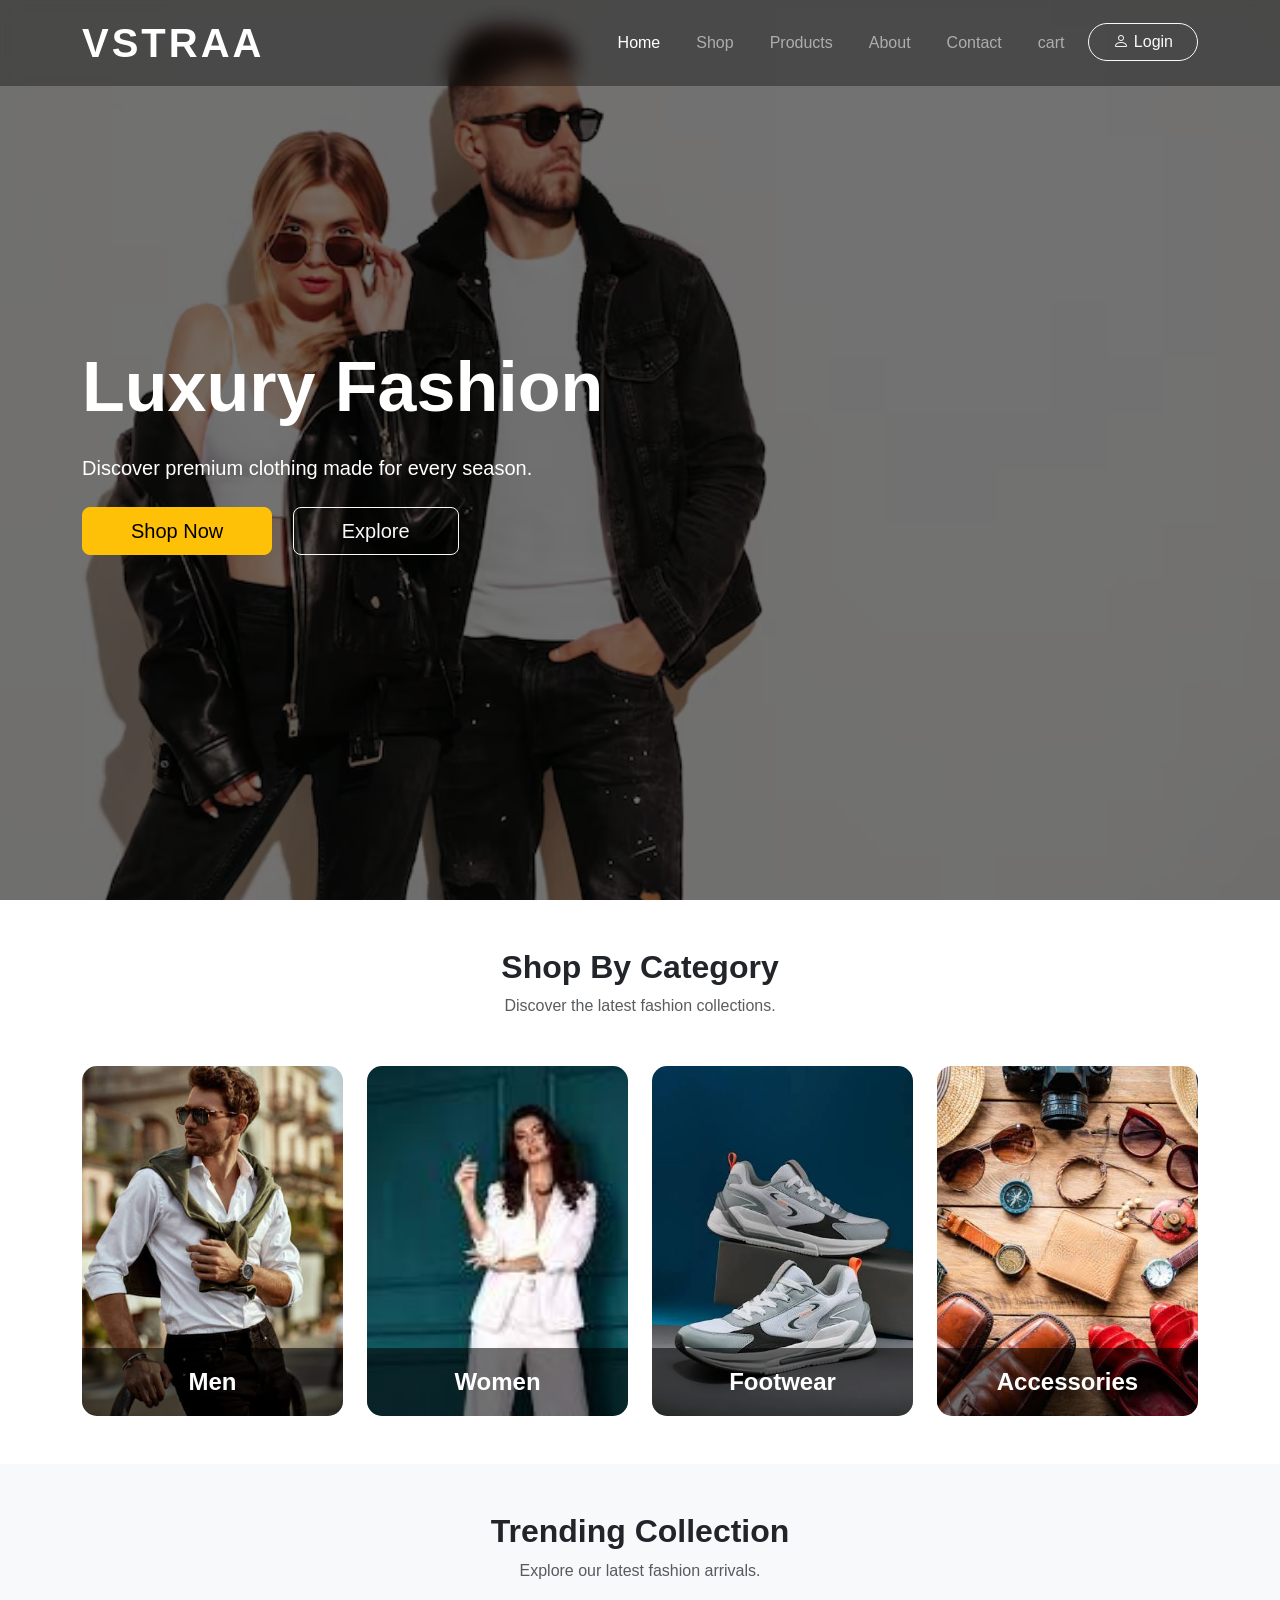
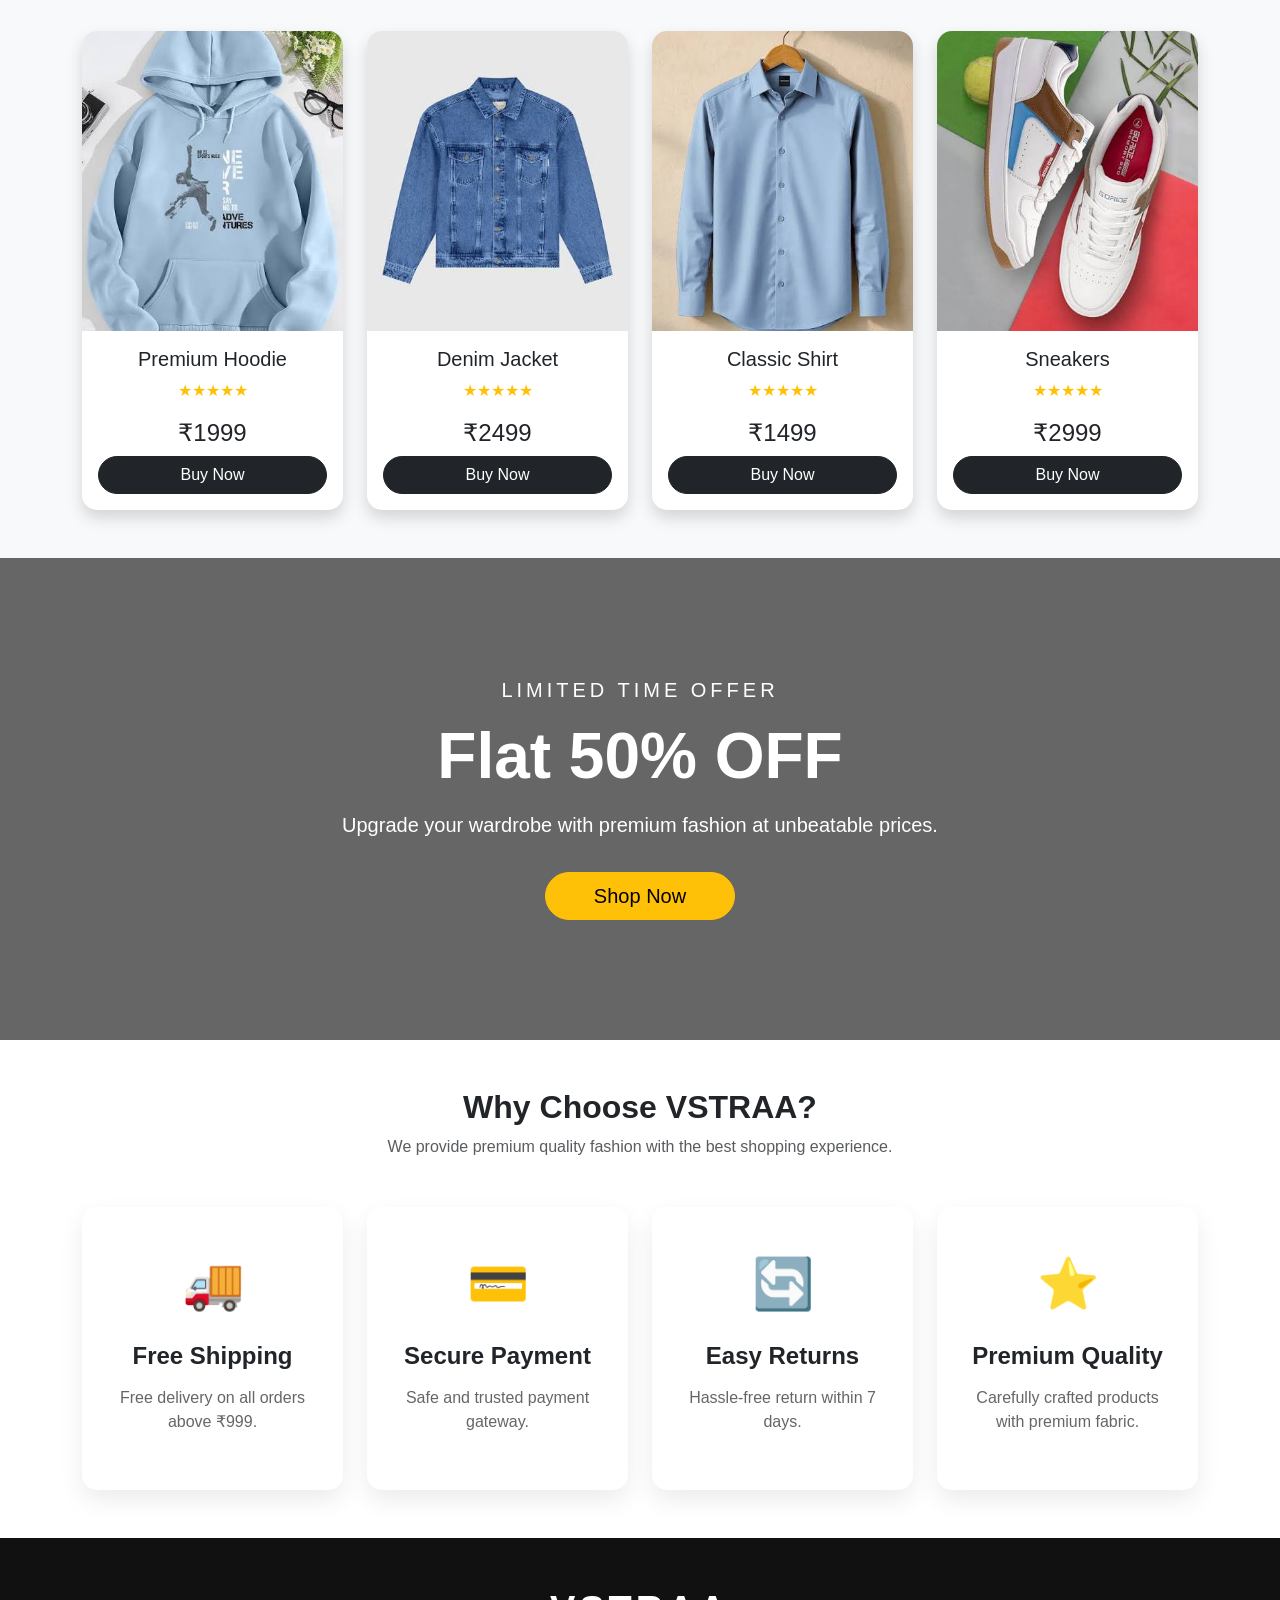
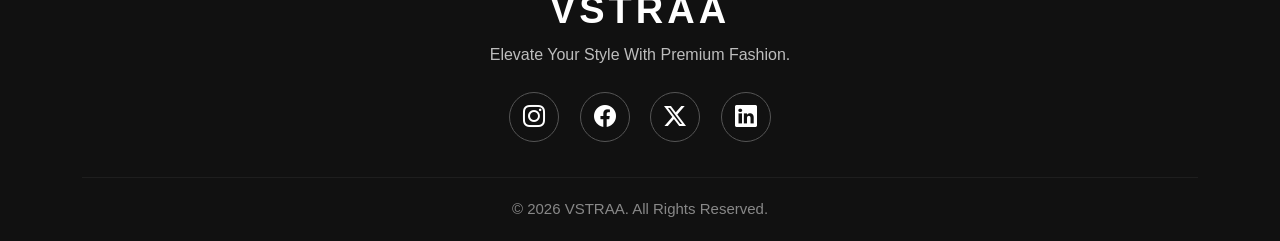
==== commit 53aece43: "Add login button to navigation menu" ====
--- a/index.html
+++ b/index.html
@@ -60,6 +60,18 @@
                         <a class="nav-link" href="cart.html">cart</a>
                     </li>
 
+                     <li class="nav-item ms-3">
+
+                        <a class="btn btn-outline-light rounded-pill px-4" href="login.html">
+
+                            <i class="bi bi-person"></i>
+
+                            Login
+
+                        </a>
+
+                    </li>
+
 
                 </ul>
 
